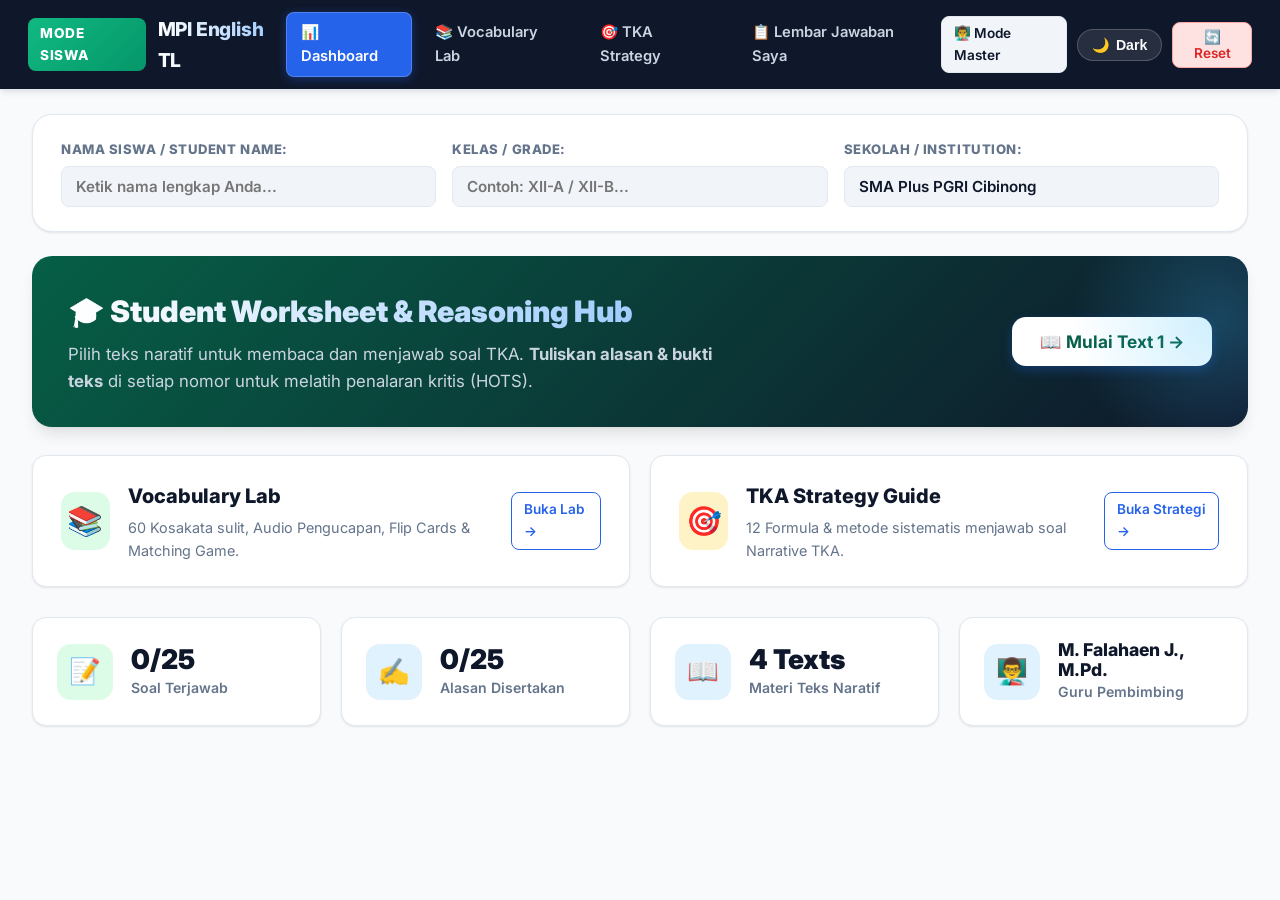
==== student.html @ 9b17f7eb "Initial commit: MPI TKA English TL 2026" ====
<!DOCTYPE html>
<html lang="en" data-theme="light">
<head>
  <meta charset="UTF-8">
  <meta name="viewport" content="width=device-width, initial-scale=1.0, maximum-scale=1.0, user-scalable=no">
  <title>MPI TKA ENGLISH TL — Student Worksheet & Reasoning Mode</title>
  <meta name="description" content="Lembar Kerja Siswa Interaktif (Student Worksheet & Reasoning) TKA Bahasa Inggris Tingkat Lanjut (TL) SMA.">
  
  <!-- Google Fonts: Inter & Merriweather -->
  <link rel="preconnect" href="https://fonts.googleapis.com">
  <link rel="preconnect" href="https://fonts.gstatic.com" crossorigin>
  <link href="https://fonts.googleapis.com/css2?family=Inter:wght@400;500;600;700;800;900&family=Merriweather:ital,wght@0,300;0,400;0,700;1,300;1,400&display=swap" rel="stylesheet">
  
  <!-- Stylesheet -->
  <link rel="stylesheet" href="style.css">
  <style>
    /* Student Specific Styles & Mobile Optimizations */
    .student-badge {
      background: linear-gradient(135deg, #10b981, #059669);
      color: white;
      font-weight: 800;
      font-size: 0.85rem;
      padding: 5px 12px;
      border-radius: var(--radius-sm);
      letter-spacing: 0.05em;
    }

    .reasoning-box-wrapper {
      background: var(--bg-card-alt);
      border: 1.5px solid var(--border-color);
      border-left: 4px solid var(--academic-blue);
      border-radius: var(--radius-md);
      padding: 16px 20px;
      margin-top: 18px;
      margin-bottom: 22px;
    }

    .reasoning-header {
      display: flex;
      align-items: center;
      gap: 8px;
      font-size: 0.95rem;
      font-weight: 800;
      color: var(--text-main);
      margin-bottom: 6px;
    }

    .reasoning-subtext {
      font-size: 0.84rem;
      color: var(--text-muted);
      margin-bottom: 10px;
      line-height: 1.4;
    }

    .student-reason-textarea {
      width: 100%;
      min-height: 95px;
      padding: 12px 14px;
      border-radius: var(--radius-sm);
      border: 1.5px solid var(--border-color);
      background: var(--bg-card);
      color: var(--text-main);
      font-family: var(--font-sans);
      font-size: 0.95rem;
      line-height: 1.5;
      resize: vertical;
      transition: border-color 0.2s ease, box-shadow 0.2s ease;
    }

    .student-reason-textarea:focus {
      outline: none;
      border-color: var(--academic-blue);
      box-shadow: 0 0 0 3px rgba(37, 99, 235, 0.15);
    }

    /* Student Identity Card */
    .student-id-card {
      background: var(--bg-card);
      border: 1px solid var(--border-color);
      border-radius: var(--radius-lg);
      padding: 24px 28px;
      margin-bottom: 24px;
      box-shadow: var(--shadow-sm);
      display: grid;
      grid-template-columns: repeat(auto-fit, minmax(220px, 1fr));
      gap: 16px;
      align-items: center;
    }

    .student-input-group {
      display: flex;
      flex-direction: column;
      gap: 6px;
    }

    .student-input-label {
      font-size: 0.82rem;
      font-weight: 800;
      color: var(--text-muted);
      text-transform: uppercase;
      letter-spacing: 0.04em;
    }

    .student-input-field {
      padding: 10px 14px;
      border-radius: var(--radius-sm);
      border: 1.5px solid var(--border-color);
      background: var(--bg-card-alt);
      color: var(--text-main);
      font-family: inherit;
      font-size: 0.95rem;
      font-weight: 600;
    }

    .student-input-field:focus {
      outline: none;
      border-color: var(--academic-blue);
      background: var(--bg-card);
    }

    /* Mobile Quick Switch Bar */
    .mobile-tab-switch {
      display: none;
      width: 100%;
      background: var(--bg-card);
      border: 1px solid var(--border-color);
      border-radius: var(--radius-md);
      padding: 6px;
      margin-bottom: 16px;
      gap: 6px;
    }

    .mobile-switch-btn {
      flex: 1;
      padding: 10px;
      border-radius: var(--radius-sm);
      border: none;
      font-size: 0.9rem;
      font-weight: 700;
      cursor: pointer;
      background: transparent;
      color: var(--text-muted);
      text-align: center;
    }

    .mobile-switch-btn.active {
      background: var(--academic-blue);
      color: white;
    }

    /* Printable Submission Sheet */
    @media print {
      .navbar, .btn, .workspace-top-bar, .practice-q-nav, .mobile-tab-switch, .nav-actions {
        display: none !important;
      }
      body, .main-view, .app-container {
        background: white !important;
        color: black !important;
        padding: 0 !important;
      }
      .print-sheet {
        display: block !important;
      }
      .workspace-split-container {
        display: block !important;
      }
    }

    @media (max-width: 900px) {
      .mobile-tab-switch {
        display: flex;
      }
      .workspace-split-container {
        display: block;
      }
      .workspace-left-panel.mobile-hidden {
        display: none;
      }
      .workspace-right-panel.mobile-hidden {
        display: none;
      }
      .workspace-left-panel, .workspace-right-panel {
        max-height: none;
        padding: 20px 18px;
      }
      .navbar {
        padding: 12px 16px;
      }
      .main-view {
        padding: 12px 14px;
      }
    }
  </style>
</head>
<body>
  <div class="app-container">
    
    <!-- ==========================================
         TOP NAVIGATION BAR (STUDENT MODE)
    ========================================== -->
    <header class="navbar">
      <div class="nav-brand" onclick="setStudentView('dashboard')">
        <span class="student-badge">MODE SISWA</span>
        <span class="brand-title">MPI English TL</span>
      </div>

      <nav>
        <ul class="nav-links">
          <li class="nav-item active" data-view="dashboard" onclick="setStudentView('dashboard')">📊 Dashboard</li>
          <li class="nav-item" data-view="vocab_lab" onclick="setStudentView('vocab_lab')">📚 Vocabulary Lab</li>
          <li class="nav-item" data-view="tka_strategy" onclick="setStudentView('tka_strategy')">🎯 TKA Strategy</li>
          <li class="nav-item" data-view="worksheet_summary" onclick="setStudentView('worksheet_summary')">📋 Lembar Jawaban Saya</li>
        </ul>
      </nav>

      <div class="nav-actions">
        <!-- Switch to Master/Teacher Mode -->
        <a href="index.html" class="btn btn-secondary btn-sm" title="Beralih ke Mode Guru / Pembahasan Lengkap">👨‍🏫 Mode Master</a>
        <!-- Theme Toggle -->
        <button class="btn-theme-toggle" id="btn-theme-toggle" onclick="toggleStudentTheme()">
          <span id="theme-icon">🌙</span> <span id="theme-label">Dark</span>
        </button>
        <button class="btn btn-danger btn-sm" onclick="openStudentResetModal()">🔄 Reset</button>
      </div>
    </header>

    <!-- ==========================================
         MAIN VIEWS
    ========================================== -->
    <main class="main-view">

      <!-- 1. STUDENT DASHBOARD VIEW -->
      <section id="view-dashboard" class="view-section active">
        
        <!-- Student Identity Form -->
        <div class="student-id-card">
          <div class="student-input-group">
            <label class="student-input-label">Nama Siswa / Student Name:</label>
            <input type="text" id="input-student-name" class="student-input-field" placeholder="Ketik nama lengkap Anda..." onchange="saveStudentProfile()">
          </div>
          <div class="student-input-group">
            <label class="student-input-label">Kelas / Grade:</label>
            <input type="text" id="input-student-class" class="student-input-field" placeholder="Contoh: XII-A / XII-B..." onchange="saveStudentProfile()">
          </div>
          <div class="student-input-group">
            <label class="student-input-label">Sekolah / Institution:</label>
            <input type="text" id="input-student-school" class="student-input-field" value="SMA Plus PGRI Cibinong" readonly>
          </div>
        </div>

        <!-- Student Hero Banner -->
        <div class="dashboard-hero-banner" style="background: linear-gradient(135deg, #065f46, #0f172a);">
          <div>
            <div class="dash-banner-title">🎓 Student Worksheet & Reasoning Hub</div>
            <p class="dash-banner-subtitle">
              Pilih teks naratif untuk membaca dan menjawab soal TKA. <strong>Tuliskan alasan & bukti teks</strong> di setiap nomor untuk melatih penalaran kritis (HOTS).
            </p>
          </div>
          <div>
            <button class="btn btn-primary btn-lg" style="background: white; color: #065f46;" onclick="openStudentWorkspace(1)">
              📖 Mulai Text 1 →
            </button>
          </div>
        </div>

        <!-- Quick Hub Cards: Vocab Lab & TKA Strategy -->
        <div class="dash-hub-grid">
          <div class="dash-hub-card" onclick="setStudentView('vocab_lab')">
            <div class="hub-card-left">
              <div class="hub-icon-box" style="background: #dcfce7; color: #059669;">📚</div>
              <div>
                <h3 style="font-size: 1.25rem; font-weight: 800; color: var(--text-main); margin-bottom: 4px;">Vocabulary Lab</h3>
                <p style="font-size: 0.9rem; color: var(--text-muted);">60 Kosakata sulit, Audio Pengucapan, Flip Cards & Matching Game.</p>
              </div>
            </div>
            <span class="btn btn-outline btn-sm">Buka Lab →</span>
          </div>

          <div class="dash-hub-card" onclick="setStudentView('tka_strategy')">
            <div class="hub-card-left">
              <div class="hub-icon-box" style="background: var(--accent-amber-light); color: var(--accent-amber);">🎯</div>
              <div>
                <h3 style="font-size: 1.25rem; font-weight: 800; color: var(--text-main); margin-bottom: 4px;">TKA Strategy Guide</h3>
                <p style="font-size: 0.9rem; color: var(--text-muted);">12 Formula & metode sistematis menjawab soal Narrative TKA.</p>
              </div>
            </div>
            <span class="btn btn-outline btn-sm">Buka Strategi →</span>
          </div>
        </div>

        <!-- Stats Overview -->
        <div class="overview-stats-grid">
          <div class="stat-card">
            <div class="stat-icon" style="background: #dcfce7; color: #059669;">📝</div>
            <div>
              <div class="stat-val" id="student-stat-answered">0/25</div>
              <div class="stat-label">Soal Terjawab</div>
            </div>
          </div>
          <div class="stat-card">
            <div class="stat-icon" style="background: var(--accent-cyan-light); color: var(--academic-blue);">✍️</div>
            <div>
              <div class="stat-val" id="student-stat-reasoned">0/25</div>
              <div class="stat-label">Alasan Disertakan</div>
            </div>
          </div>
          <div class="stat-card">
            <div class="stat-icon">📖</div>
            <div>
              <div class="stat-val">4 Texts</div>
              <div class="stat-label">Materi Teks Naratif</div>
            </div>
          </div>
          <div class="stat-card">
            <div class="stat-icon">👨‍🏫</div>
            <div>
              <div class="stat-val" style="font-size: 1.1rem; font-weight: 800;">M. Falahaen J., M.Pd.</div>
              <div class="stat-label">Guru Pembimbing</div>
            </div>
          </div>
        </div>

        <!-- 4 Text Cards Grid -->
        <div class="text-cards-grid" id="student-dashboard-cards">
          <!-- Injected dynamically -->
        </div>
      </section>

      <!-- 2. STUDENT WORKSPACE (SIDE-BY-SIDE ON DESKTOP, RESPONSIVE ON MOBILE) -->
      <section id="view-student_workspace" class="view-section">
        
        <!-- Top Toolbar -->
        <div class="workspace-top-bar">
          <div style="display: flex; align-items: center; gap: 12px; flex-wrap: wrap;">
            <button class="btn btn-secondary btn-sm" onclick="setStudentView('dashboard')">← Dashboard</button>
            <div id="student-ws-title" style="font-size: 1.15rem; font-weight: 800; color: var(--text-main);"></div>
          </div>

          <div style="display: flex; align-items: center; gap: 10px;">
            <div class="font-size-control-group">
              <span style="font-size: 0.8rem; font-weight: 700; color: var(--text-muted); margin-right: 4px;">Ukuran Teks:</span>
              <button class="btn-font-ctrl" onclick="changeStudentFontSize(-1)">A-</button>
              <button class="btn-font-ctrl" onclick="changeStudentFontSize(0)">Default</button>
              <button class="btn-font-ctrl" onclick="changeStudentFontSize(1)">A+</button>
              <button class="btn-font-ctrl" onclick="toggleStudentFontFamily()" style="margin-left: 6px;">Font: <span id="student-font-label">Serif</span></button>
            </div>
          </div>
        </div>

        <!-- Mobile View Toggle (HP / Tablet) -->
        <div class="mobile-tab-switch">
          <button class="mobile-switch-btn active" id="btn-mobile-read" onclick="setMobileViewTab('read')">📖 1. Baca Teks</button>
          <button class="mobile-switch-btn" id="btn-mobile-quiz" onclick="setMobileViewTab('quiz')">✏️ 2. Soal & Alasan</button>
        </div>

        <!-- Split Grid Workspace -->
        <div class="workspace-split-container">
          
          <!-- LEFT PANEL: READING TEXT -->
          <div class="workspace-left-panel" id="student-reading-panel">
            <h2 class="reading-article-title" id="student-reading-title"></h2>
            <div class="reading-citation" id="student-reading-citation"></div>
            <div id="student-reading-content">
              <!-- Paragraphs -->
            </div>
          </div>

          <!-- RIGHT PANEL: QUESTIONS & REASONING (NO KEYS / NO EXPLANATIONS EXPOSED) -->
          <div class="workspace-right-panel" id="student-practice-panel">
            
            <div class="practice-header-bar">
              <span style="font-weight: 800; color: var(--text-main); font-size: 1.05rem;">Butir Soal:</span>
              <div class="practice-q-nav" id="student-practice-q-nav">
                <!-- Pills -->
              </div>
            </div>

            <!-- Question Canvas -->
            <div id="student-practice-canvas">
              <!-- Injected dynamically -->
            </div>

          </div>

        </div>
      </section>

      <!-- 3. VOCABULARY LAB (STUDENT VIEW) -->
      <section id="view-vocab_lab" class="view-section">
        <div class="global-vocab-container">
          <div style="background: var(--bg-card); padding: 24px 30px; border-radius: 14px; border: 1px solid var(--border-color); display: flex; justify-content: space-between; align-items: center; flex-wrap: wrap; gap: 16px;">
            <div>
              <h2 style="font-size: 1.6rem; font-weight: 900; color: var(--text-main); margin-bottom: 4px;">📚 Vocabulary Lab</h2>
              <p style="font-size: 0.95rem; color: var(--text-muted);">Pelajari kosakata sulit dengan audio pengucapan, kartu flip, dan kuis konteks.</p>
            </div>
            <button class="btn btn-secondary btn-sm" onclick="setStudentView('dashboard')">← Kembali ke Dashboard</button>
          </div>

          <!-- Text Filter -->
          <div class="vocab-filter-pills">
            <button class="vocab-filter-pill active" data-textfilter="all" onclick="filterStudentVocab('all')">Semua Teks (60 Kata)</button>
            <button class="vocab-filter-pill" data-textfilter="1" onclick="filterStudentVocab(1)">Text 1: Naka Cave (15)</button>
            <button class="vocab-filter-pill" data-textfilter="2" onclick="filterStudentVocab(2)">Text 2: Miller's Daughter (15)</button>
            <button class="vocab-filter-pill" data-textfilter="3" onclick="filterStudentVocab(3)">Text 3: Nightingale & Owl (15)</button>
            <button class="vocab-filter-pill" data-textfilter="4" onclick="filterStudentVocab(4)">Text 4: Descent of Inanna (15)</button>
          </div>

          <!-- Activity Nav -->
          <div class="vocab-activity-nav">
            <button class="vocab-mode-btn active" data-mode="flipcard" onclick="setStudentVocabActivity('flipcard')">🎴 Activity 1: Flip Cards</button>
            <button class="vocab-mode-btn" data-mode="matching" onclick="setStudentVocabActivity('matching')">🧩 Activity 2: Match the Word</button>
            <button class="vocab-mode-btn" data-mode="context" onclick="setStudentVocabActivity('context')">💡 Activity 3: Context Challenge</button>
            <button class="vocab-mode-btn" data-mode="list" onclick="setStudentVocabActivity('list')">📋 Word Master Table</button>
          </div>

          <div id="student-vocab-content-area"></div>
        </div>
      </section>

      <!-- 4. TKA STRATEGY (STUDENT VIEW) -->
      <section id="view-tka_strategy" class="view-section">
        <div class="strategy-container">
          <div style="background: var(--bg-card); padding: 24px 30px; border-radius: 14px; border: 1px solid var(--border-color); display: flex; justify-content: space-between; align-items: center; flex-wrap: wrap; gap: 16px;">
            <div>
              <h2 style="font-size: 1.6rem; font-weight: 900; color: var(--text-main); margin-bottom: 4px;">🎯 TKA Strategy Guide</h2>
              <p style="font-size: 0.95rem; color: var(--text-muted);">12 Formula dan langkah sistematis dalam menjawab soal Narrative Text.</p>
            </div>
            <button class="btn btn-secondary btn-sm" onclick="setStudentView('dashboard')">← Kembali ke Dashboard</button>
          </div>

          <div class="strategy-grid" id="student-strategy-cards-container"></div>
        </div>
      </section>

      <!-- 5. WORKSHEET SUMMARY & SUBMISSION (STUDENT VIEW) -->
      <section id="view-worksheet_summary" class="view-section">
        <div id="student-summary-container">
          <!-- Summary Sheet & Printable View -->
        </div>
      </section>

    </main>

    <!-- Modals -->
    <div class="modal-overlay" id="student-reset-modal">
      <div class="modal-content">
        <h3 style="font-size: 1.35rem; font-weight: 800; color: var(--accent-red); margin-bottom: 12px;">⚠️ Reset Lembar Kerja Siswa?</h3>
        <p style="font-size: 0.95rem; color: var(--text-secondary); margin-bottom: 24px; line-height: 1.6;">
          Apakah Anda yakin ingin mengulang dan menghapus semua jawaban serta alasan yang telah Anda tulis?
        </p>
        <div style="display: flex; justify-content: flex-end; gap: 12px;">
          <button class="btn btn-secondary" onclick="closeStudentModal('student-reset-modal')">Batal</button>
          <button class="btn btn-danger" onclick="confirmStudentReset()">Ya, Reset Lembar Kerja</button>
        </div>
      </div>
    </div>

    <!-- Toast Notification -->
    <div class="toast-container" id="toast-container"></div>

  </div>

  <!-- Scripts -->
  <script src="data.js"></script>
  <script src="student.js"></script>
</body>
</html>
---- style.css ----
/* ==========================================
   MPI TKA BAHASA INGGRIS - NARRATIVE TEXT
   STYLESHEET (style.css)
   Clean, Academic, Modern, Responsive 16:9 UI
   Split Workspace: Text on Left, Questions on Right
========================================== */

:root {
  /* Common Accents */
  --academic-blue: #2563eb;
  --academic-blue-light: #3b82f6;
  --academic-blue-dark: #1d4ed8;
  --accent-cyan: #0ea5e9;
  --accent-cyan-light: #e0f2fe;
  --accent-teal: #0d9488;
  --accent-amber: #d97706;
  --accent-amber-light: #fef3c7;
  --accent-red: #dc2626;
  --accent-red-light: #fee2e2;
  --accent-green: #16a34a;
  --accent-green-light: #dcfce7;
  --accent-purple: #9333ea;
  --accent-purple-light: #f3e8ff;

  /* LIGHT THEME VARIABLES */
  --bg-main: #f8fafc;
  --bg-card: #ffffff;
  --bg-card-alt: #f1f5f9;
  --bg-card-hover: #f8fafc;
  --bg-nav: #0f172a;
  --border-color: #e2e8f0;
  --border-focus: #3b82f6;

  --text-main: #0f172a;
  --text-secondary: #334155;
  --text-muted: #64748b;
  --text-light: #f8fafc;

  --reading-bg: #ffffff;
  --reading-text: #1e293b;
  --reading-border: #e2e8f0;
  --reading-p-num-bg: #e0f2fe;
  --reading-p-num-text: #0369a1;

  --shadow-sm: 0 1px 3px rgba(0,0,0,0.06), 0 1px 2px rgba(0,0,0,0.04);
  --shadow-md: 0 4px 6px -1px rgba(0,0,0,0.08), 0 2px 4px -2px rgba(0,0,0,0.05);
  --shadow-lg: 0 10px 15px -3px rgba(0,0,0,0.1), 0 4px 6px -4px rgba(0,0,0,0.05);
  --shadow-xl: 0 20px 25px -5px rgba(0,0,0,0.12), 0 8px 10px -6px rgba(0,0,0,0.06);

  --radius-sm: 8px;
  --radius-md: 14px;
  --radius-lg: 20px;
  --radius-full: 9999px;

  --font-sans: 'Inter', -apple-system, BlinkMacSystemFont, 'Segoe UI', Roboto, Helvetica, Arial, sans-serif;
  --font-serif: 'Merriweather', Georgia, serif;
}

/* ==========================================
   DARK THEME VARIABLES
========================================== */
[data-theme="dark"] {
  --bg-main: #0b0f19;
  --bg-card: #131b2e;
  --bg-card-alt: #1e293b;
  --bg-card-hover: #1c263c;
  --bg-nav: #070a12;
  --border-color: #27354f;
  --border-focus: #60a5fa;

  --text-main: #f1f5f9;
  --text-secondary: #cbd5e1;
  --text-muted: #94a3b8;
  --text-light: #ffffff;

  --reading-bg: #111827;
  --reading-text: #f3f4f6;
  --reading-border: #1f2937;
  --reading-p-num-bg: #1e3a8a;
  --reading-p-num-text: #93c5fd;

  --accent-cyan-light: #082f49;
  --accent-amber-light: #451a03;
  --accent-red-light: #450a0a;
  --accent-green-light: #052e16;
  --accent-purple-light: #3b0764;

  --shadow-sm: 0 1px 3px rgba(0,0,0,0.4);
  --shadow-md: 0 4px 8px rgba(0,0,0,0.5);
  --shadow-lg: 0 10px 20px rgba(0,0,0,0.6);
  --shadow-xl: 0 20px 30px rgba(0,0,0,0.7);
}

* {
  margin: 0;
  padding: 0;
  box-sizing: border-box;
  transition: background-color 0.2s ease, border-color 0.2s ease, color 0.2s ease;
}

body {
  font-family: var(--font-sans);
  background-color: var(--bg-main);
  color: var(--text-main);
  line-height: 1.6;
  font-size: 16px;
  overflow-x: hidden;
  -webkit-font-smoothing: antialiased;
}

.app-container {
  min-height: 100vh;
  display: flex;
  flex-direction: column;
}

/* ==========================================
   NAVBAR
========================================== */
.navbar {
  background-color: var(--bg-nav);
  color: var(--text-light);
  padding: 12px 28px;
  display: flex;
  align-items: center;
  justify-content: space-between;
  box-shadow: var(--shadow-md);
  position: sticky;
  top: 0;
  z-index: 100;
  border-bottom: 1px solid var(--border-color);
}

.nav-brand {
  display: flex;
  align-items: center;
  gap: 12px;
  cursor: pointer;
}

.brand-badge {
  background: linear-gradient(135deg, #2563eb, #06b6d4);
  color: white;
  font-weight: 800;
  font-size: 0.85rem;
  padding: 5px 12px;
  border-radius: var(--radius-sm);
  letter-spacing: 0.05em;
  box-shadow: 0 2px 8px rgba(37, 99, 235, 0.4);
}

.brand-title {
  font-size: 1.2rem;
  font-weight: 800;
  letter-spacing: -0.01em;
  background: linear-gradient(90deg, #ffffff, #93c5fd);
  -webkit-background-clip: text;
  -webkit-text-fill-color: transparent;
}

.nav-links {
  display: flex;
  align-items: center;
  gap: 8px;
  list-style: none;
}

.nav-item {
  display: inline-flex;
  align-items: center;
  gap: 6px;
  padding: 8px 14px;
  border-radius: var(--radius-sm);
  color: #cbd5e1;
  font-weight: 600;
  font-size: 0.92rem;
  cursor: pointer;
  border: 1px solid transparent;
  user-select: none;
}

.nav-item:hover {
  color: white;
  background-color: rgba(255, 255, 255, 0.08);
}

.nav-item.active {
  color: white;
  background-color: var(--academic-blue);
  border-color: rgba(255, 255, 255, 0.2);
  box-shadow: 0 2px 10px rgba(37, 99, 235, 0.4);
}

.nav-actions {
  display: flex;
  align-items: center;
  gap: 10px;
}

.btn-theme-toggle {
  background: rgba(255, 255, 255, 0.1);
  color: var(--text-light);
  border: 1px solid rgba(255, 255, 255, 0.2);
  padding: 7px 14px;
  border-radius: var(--radius-full);
  font-size: 0.88rem;
  font-weight: 600;
  cursor: pointer;
  display: inline-flex;
  align-items: center;
  gap: 6px;
}

.btn-theme-toggle:hover {
  background: rgba(255, 255, 255, 0.2);
  transform: translateY(-1px);
}

/* ==========================================
   BUTTONS & BADGES
========================================== */
.btn {
  display: inline-flex;
  align-items: center;
  justify-content: center;
  gap: 8px;
  padding: 10px 18px;
  font-size: 0.95rem;
  font-weight: 600;
  border-radius: var(--radius-md);
  border: none;
  cursor: pointer;
  font-family: inherit;
  user-select: none;
  text-decoration: none;
  transition: all 0.2s cubic-bezier(0.4, 0, 0.2, 1);
}

.btn-primary {
  background: linear-gradient(135deg, #2563eb, #1d4ed8);
  color: white;
  box-shadow: 0 4px 12px rgba(37, 99, 235, 0.3);
}

.btn-primary:hover {
  background: linear-gradient(135deg, #3b82f6, #2563eb);
  transform: translateY(-2px);
  box-shadow: 0 6px 16px rgba(37, 99, 235, 0.45);
}

.btn-secondary {
  background-color: var(--bg-card-alt);
  color: var(--text-main);
  border: 1px solid var(--border-color);
}

.btn-secondary:hover {
  background-color: var(--border-color);
  transform: translateY(-1px);
}

.btn-outline {
  background-color: transparent;
  border: 1.5px solid var(--academic-blue);
  color: var(--academic-blue);
}

.btn-outline:hover {
  background-color: var(--accent-cyan-light);
  transform: translateY(-1px);
}

.btn-danger {
  background-color: var(--accent-red-light);
  color: var(--accent-red);
  border: 1px solid #fca5a5;
}

.btn-danger:hover {
  background-color: #fee2e2;
  transform: translateY(-1px);
}

.btn-success {
  background-color: var(--accent-green-light);
  color: var(--accent-green);
  border: 1px solid #86efac;
}

.btn-success:hover {
  background-color: #bbf7d0;
  transform: translateY(-1px);
}

.btn-sm {
  padding: 6px 12px;
  font-size: 0.85rem;
  border-radius: var(--radius-sm);
}

.btn-lg {
  padding: 14px 28px;
  font-size: 1.08rem;
  border-radius: var(--radius-md);
  font-weight: 700;
}

.badge {
  display: inline-flex;
  align-items: center;
  gap: 5px;
  padding: 4px 10px;
  border-radius: var(--radius-full);
  font-size: 0.78rem;
  font-weight: 700;
  letter-spacing: 0.04em;
  text-transform: uppercase;
}

.badge-blue { background: var(--accent-cyan-light); color: var(--academic-blue); }
.badge-green { background: var(--accent-green-light); color: var(--accent-green); }
.badge-amber { background: var(--accent-amber-light); color: var(--accent-amber); }
.badge-purple { background: var(--accent-purple-light); color: var(--accent-purple); }
.badge-cyan { background: var(--accent-cyan-light); color: #0284c7; }
.badge-gray { background: var(--bg-card-alt); color: var(--text-muted); }

/* ==========================================
   MAIN VIEWS CONTAINER
========================================== */
.main-view {
  flex: 1;
  padding: 24px 32px;
  max-width: 1480px;
  margin: 0 auto;
  width: 100%;
}

.view-section {
  display: none;
  animation: fadeIn 0.25s ease forwards;
}

.view-section.active {
  display: block;
}

@keyframes fadeIn {
  from { opacity: 0; transform: translateY(8px); }
  to { opacity: 1; transform: translateY(0); }
}

/* ==========================================
   LANDING HERO VIEW
========================================== */
.hero-container {
  display: flex;
  flex-direction: column;
  align-items: center;
  justify-content: center;
  text-align: center;
  min-height: calc(100vh - 120px);
  padding: 30px 20px;
}

.hero-card {
  background: var(--bg-card);
  border-radius: var(--radius-lg);
  padding: 56px 48px;
  max-width: 900px;
  box-shadow: var(--shadow-xl);
  border: 1px solid var(--border-color);
  position: relative;
  overflow: hidden;
}

.hero-card::before {
  content: '';
  position: absolute;
  top: 0;
  left: 0;
  right: 0;
  height: 8px;
  background: linear-gradient(90deg, #2563eb, #06b6d4, #10b981);
}

.hero-subtitle-tag {
  display: inline-block;
  background: var(--accent-cyan-light);
  color: var(--academic-blue);
  font-weight: 800;
  font-size: 0.88rem;
  padding: 6px 18px;
  border-radius: var(--radius-full);
  margin-bottom: 22px;
  letter-spacing: 0.06em;
}

.hero-title {
  font-size: 3rem;
  font-weight: 900;
  color: var(--text-main);
  line-height: 1.15;
  margin-bottom: 12px;
}

.hero-subtitle {
  font-size: 1.55rem;
  font-weight: 700;
  color: var(--academic-blue);
  margin-bottom: 8px;
}

.hero-scope {
  font-size: 1.15rem;
  color: var(--text-muted);
  font-weight: 500;
  margin-bottom: 34px;
}

.hero-features-grid {
  display: grid;
  grid-template-columns: repeat(auto-fit, minmax(220px, 1fr));
  gap: 16px;
  margin-bottom: 40px;
  text-align: left;
}

.hero-feature-item {
  background: var(--bg-card-alt);
  padding: 18px;
  border-radius: var(--radius-md);
  border: 1px solid var(--border-color);
  border-left: 4px solid var(--academic-blue);
}

.hero-feature-item h4 {
  font-size: 1.05rem;
  color: var(--text-main);
  margin-bottom: 6px;
}

.hero-feature-item p {
  font-size: 0.88rem;
  color: var(--text-muted);
  line-height: 1.5;
}

/* ==========================================
   DASHBOARD VIEW
========================================== */
.dashboard-hero-banner {
  background: linear-gradient(135deg, #1e3a8a, #0f172a);
  color: white;
  border-radius: var(--radius-lg);
  padding: 32px 36px;
  margin-bottom: 28px;
  box-shadow: var(--shadow-lg);
  display: flex;
  align-items: center;
  justify-content: space-between;
  flex-wrap: wrap;
  gap: 20px;
  position: relative;
  overflow: hidden;
}

.dashboard-hero-banner::after {
  content: '';
  position: absolute;
  top: -50%;
  right: -10%;
  width: 300px;
  height: 300px;
  background: radial-gradient(circle, rgba(56, 189, 248, 0.25) 0%, rgba(56, 189, 248, 0) 70%);
  border-radius: 50%;
}

.dash-banner-title {
  font-size: 1.85rem;
  font-weight: 900;
  margin-bottom: 6px;
  background: linear-gradient(90deg, #ffffff, #93c5fd);
  -webkit-background-clip: text;
  -webkit-text-fill-color: transparent;
}

.dash-banner-subtitle {
  font-size: 1.05rem;
  color: #cbd5e1;
  max-width: 650px;
}

/* Dashboard Quick Hub Cards (Vocab & Strategy Direct Links) */
.dash-hub-grid {
  display: grid;
  grid-template-columns: 1fr 1fr;
  gap: 20px;
  margin-bottom: 30px;
}

.dash-hub-card {
  background: var(--bg-card);
  border-radius: var(--radius-md);
  border: 1px solid var(--border-color);
  padding: 24px 28px;
  display: flex;
  align-items: center;
  justify-content: space-between;
  box-shadow: var(--shadow-sm);
  cursor: pointer;
  transition: transform 0.2s ease, box-shadow 0.2s ease, border-color 0.2s ease;
}

.dash-hub-card:hover {
  transform: translateY(-3px);
  box-shadow: var(--shadow-md);
  border-color: var(--academic-blue);
}

.hub-card-left {
  display: flex;
  align-items: center;
  gap: 18px;
}

.hub-icon-box {
  width: 58px;
  height: 58px;
  border-radius: var(--radius-md);
  display: flex;
  align-items: center;
  justify-content: center;
  font-size: 1.8rem;
  background: var(--accent-cyan-light);
  color: var(--academic-blue);
}

/* Stats Cards */
.overview-stats-grid {
  display: grid;
  grid-template-columns: repeat(auto-fit, minmax(220px, 1fr));
  gap: 20px;
  margin-bottom: 32px;
}

.stat-card {
  background: var(--bg-card);
  padding: 22px 24px;
  border-radius: var(--radius-md);
  border: 1px solid var(--border-color);
  box-shadow: var(--shadow-sm);
  display: flex;
  align-items: center;
  gap: 18px;
  transition: transform 0.2s ease, box-shadow 0.2s ease;
}

.stat-card:hover {
  transform: translateY(-2px);
  box-shadow: var(--shadow-md);
  border-color: var(--academic-blue);
}

.stat-icon {
  width: 56px;
  height: 56px;
  border-radius: var(--radius-md);
  display: flex;
  align-items: center;
  justify-content: center;
  font-size: 1.6rem;
  background: var(--accent-cyan-light);
  color: var(--academic-blue);
  flex-shrink: 0;
}

.stat-val {
  font-size: 1.7rem;
  font-weight: 900;
  color: var(--text-main);
  line-height: 1.1;
}

.stat-label {
  font-size: 0.88rem;
  color: var(--text-muted);
  font-weight: 600;
  margin-top: 2px;
}

/* 4 Text Cards */
.text-cards-grid {
  display: grid;
  grid-template-columns: repeat(auto-fit, minmax(310px, 1fr));
  gap: 24px;
  margin-bottom: 36px;
}

.text-module-card {
  background: var(--bg-card);
  border-radius: var(--radius-md);
  border: 1px solid var(--border-color);
  box-shadow: var(--shadow-md);
  padding: 24px;
  display: flex;
  flex-direction: column;
  justify-content: space-between;
  transition: transform 0.2s ease, box-shadow 0.2s ease, border-color 0.2s ease;
  position: relative;
  overflow: hidden;
}

.text-module-card:hover {
  transform: translateY(-4px);
  box-shadow: var(--shadow-lg);
  border-color: var(--academic-blue);
}

.card-theme-bar {
  position: absolute;
  top: 0;
  left: 0;
  right: 0;
  height: 4px;
}

.theme-bar-1 { background: linear-gradient(90deg, #f59e0b, #ef4444); }
.theme-bar-2 { background: linear-gradient(90deg, #3b82f6, #8b5cf6); }
.theme-bar-3 { background: linear-gradient(90deg, #10b981, #06b6d4); }
.theme-bar-4 { background: linear-gradient(90deg, #ec4899, #6366f1); }

.card-top {
  display: flex;
  justify-content: space-between;
  align-items: center;
  margin-bottom: 12px;
  margin-top: 4px;
}

.text-module-title {
  font-size: 1.25rem;
  font-weight: 800;
  color: var(--text-main);
  margin-bottom: 6px;
  line-height: 1.35;
}

.text-module-genre {
  font-size: 0.82rem;
  color: var(--academic-blue);
  font-weight: 700;
  margin-bottom: 10px;
  text-transform: uppercase;
  letter-spacing: 0.03em;
}

.text-module-excerpt {
  font-size: 0.9rem;
  color: var(--text-secondary);
  line-height: 1.5;
  margin-bottom: 18px;
  font-family: var(--font-serif);
  font-style: italic;
  display: -webkit-box;
  -webkit-line-clamp: 2;
  -webkit-box-orient: vertical;
  overflow: hidden;
}

.card-meta-chips {
  display: flex;
  gap: 8px;
  flex-wrap: wrap;
  margin-bottom: 16px;
}

.meta-chip {
  background: var(--bg-card-alt);
  padding: 4px 10px;
  border-radius: var(--radius-sm);
  font-size: 0.8rem;
  color: var(--text-muted);
  font-weight: 600;
}

.card-progress-bar {
  height: 8px;
  background: var(--bg-card-alt);
  border-radius: var(--radius-full);
  overflow: hidden;
  margin-bottom: 18px;
}

.card-progress-fill {
  height: 100%;
  background: linear-gradient(90deg, #3b82f6, #10b981);
  width: 0%;
  transition: width 0.4s ease;
}

.card-footer {
  display: flex;
  justify-content: space-between;
  align-items: center;
  padding-top: 16px;
  border-top: 1px solid var(--border-color);
  gap: 8px;
}

.mode-triggers-grid {
  background: var(--bg-card);
  border-radius: var(--radius-md);
  padding: 26px 30px;
  border: 1px solid var(--border-color);
  box-shadow: var(--shadow-sm);
  display: flex;
  align-items: center;
  justify-content: space-between;
  flex-wrap: wrap;
  gap: 20px;
}

/* ==========================================
   DEVELOPER & CURRICULUM PROFILE CARD
========================================== */
.developer-profile-card {
  background: var(--bg-card);
  border-radius: var(--radius-lg);
  border: 1px solid var(--border-color);
  box-shadow: var(--shadow-md);
  padding: 32px 36px;
  margin-top: 0;
  margin-bottom: 28px;
  position: relative;
  overflow: hidden;
}

.developer-profile-card::before {
  content: '';
  position: absolute;
  top: 0;
  left: 0;
  right: 0;
  height: 5px;
  background: linear-gradient(90deg, #1d4ed8, #0ea5e9, #10b981);
}

.dev-profile-header {
  display: flex;
  align-items: center;
  gap: 20px;
  flex-wrap: wrap;
  margin-bottom: 24px;
}

.dev-avatar-box {
  width: 70px;
  height: 70px;
  border-radius: var(--radius-md);
  background: linear-gradient(135deg, #1e40af, #0284c7);
  color: white;
  display: flex;
  align-items: center;
  justify-content: center;
  font-size: 2.2rem;
  box-shadow: 0 4px 14px rgba(30, 64, 175, 0.35);
  flex-shrink: 0;
}

.dev-badge-row {
  display: flex;
  gap: 8px;
  flex-wrap: wrap;
  margin-bottom: 6px;
}

.dev-name {
  font-size: 1.45rem;
  font-weight: 900;
  color: var(--text-main);
  margin: 4px 0 3px 0;
  letter-spacing: -0.01em;
}

.dev-role {
  font-size: 0.92rem;
  color: var(--academic-blue);
  font-weight: 700;
}

.dev-details-grid {
  display: grid;
  grid-template-columns: repeat(auto-fit, minmax(260px, 1fr));
  gap: 16px;
  margin-bottom: 22px;
}

.dev-detail-item {
  background: var(--bg-card-alt);
  padding: 16px 20px;
  border-radius: var(--radius-md);
  border: 1px solid var(--border-color);
  display: flex;
  align-items: flex-start;
  gap: 14px;
}

.dev-detail-icon {
  font-size: 1.4rem;
  line-height: 1;
  margin-top: 2px;
}

.dev-detail-label {
  font-size: 0.78rem;
  font-weight: 800;
  color: var(--text-muted);
  text-transform: uppercase;
  letter-spacing: 0.05em;
  margin-bottom: 3px;
}

.dev-detail-value {
  font-size: 0.95rem;
  font-weight: 700;
  color: var(--text-main);
  line-height: 1.45;
}

.dev-bio-quote {
  background: var(--accent-cyan-light);
  border-left: 4px solid var(--academic-blue);
  padding: 16px 20px;
  border-radius: var(--radius-sm);
  font-size: 0.92rem;
  color: var(--text-secondary);
  font-style: italic;
  line-height: 1.6;
}

/* ==========================================
   SIDE-BY-SIDE SPLIT WORKSPACE
   (Left: Read the Text | Right: Practice Questions)
========================================== */
.workspace-top-bar {
  background: var(--bg-card);
  border-radius: var(--radius-md);
  padding: 14px 24px;
  border: 1px solid var(--border-color);
  box-shadow: var(--shadow-sm);
  margin-bottom: 18px;
  display: flex;
  justify-content: space-between;
  align-items: center;
  flex-wrap: wrap;
  gap: 12px;
}

.workspace-split-container {
  display: grid;
  grid-template-columns: 1.15fr 1fr;
  gap: 24px;
  align-items: stretch;
  min-height: calc(100vh - 200px);
}

/* LEFT PANEL: READING TEXT */
.workspace-left-panel {
  background: var(--reading-bg);
  border-radius: var(--radius-md);
  border: 1px solid var(--reading-border);
  box-shadow: var(--shadow-md);
  padding: 32px 36px;
  overflow-y: auto;
  max-height: calc(100vh - 200px);
  position: relative;
}

.reading-top-toolbar {
  display: flex;
  justify-content: space-between;
  align-items: center;
  margin-bottom: 18px;
  padding-bottom: 12px;
  border-bottom: 1px solid var(--border-color);
  flex-wrap: wrap;
  gap: 10px;
}

.font-size-control-group {
  display: flex;
  align-items: center;
  gap: 6px;
  background: var(--bg-card-alt);
  padding: 4px 8px;
  border-radius: var(--radius-sm);
  border: 1px solid var(--border-color);
}

.btn-font-ctrl {
  background: var(--bg-card);
  border: 1px solid var(--border-color);
  color: var(--text-main);
  padding: 3px 10px;
  border-radius: 4px;
  font-weight: 700;
  font-size: 0.85rem;
  cursor: pointer;
}

.btn-font-ctrl:hover {
  background: var(--academic-blue);
  color: white;
  border-color: var(--academic-blue);
}

.reading-article-title {
  font-size: 1.55rem;
  font-weight: 900;
  color: var(--text-main);
  margin-bottom: 6px;
  line-height: 1.3;
}

.reading-citation {
  font-size: 0.85rem;
  color: var(--text-muted);
  font-style: italic;
  margin-bottom: 22px;
}

.reading-paragraph {
  font-family: var(--font-serif);
  font-size: 1.15rem;
  line-height: 1.95;
  color: var(--reading-text);
  margin-bottom: 24px;
  position: relative;
  padding-left: 36px;
}

.p-number {
  position: absolute;
  left: 0;
  top: 4px;
  font-family: var(--font-sans);
  font-size: 0.75rem;
  font-weight: 800;
  color: var(--reading-p-num-text);
  background: var(--reading-p-num-bg);
  padding: 2px 8px;
  border-radius: var(--radius-sm);
  user-select: none;
}

/* Textual Evidence Pulse Spotlight */
.evidence-highlight-target {
  background-color: #fef08a !important;
  color: #1e293b !important;
  box-shadow: 0 0 0 3px #f59e0b, 0 6px 18px rgba(245, 158, 11, 0.45);
  border-radius: 6px;
  padding: 4px 8px;
  animation: pulseTarget 1.5s infinite;
  display: inline;
}

@keyframes pulseTarget {
  0% { box-shadow: 0 0 0 2px #f59e0b; }
  50% { box-shadow: 0 0 0 8px rgba(245, 158, 11, 0.4); }
  100% { box-shadow: 0 0 0 2px #f59e0b; }
}

.evidence-badge-tag {
  display: inline-block;
  background: #f59e0b;
  color: white;
  font-size: 0.72rem;
  font-weight: 900;
  padding: 2px 8px;
  border-radius: 4px;
  margin-right: 6px;
  text-transform: uppercase;
  vertical-align: middle;
}

/* RIGHT PANEL: PRACTICE QUESTIONS & FEEDBACK */
.workspace-right-panel {
  background: var(--bg-card);
  border-radius: var(--radius-md);
  border: 1px solid var(--border-color);
  box-shadow: var(--shadow-md);
  padding: 28px 32px;
  overflow-y: auto;
  max-height: calc(100vh - 200px);
}

.practice-header-bar {
  display: flex;
  justify-content: space-between;
  align-items: center;
  margin-bottom: 20px;
  flex-wrap: wrap;
  gap: 10px;
}

.practice-q-nav {
  display: flex;
  gap: 8px;
  flex-wrap: wrap;
}

.q-nav-pill {
  width: 38px;
  height: 38px;
  border-radius: var(--radius-sm);
  border: 1px solid var(--border-color);
  background: var(--bg-card-alt);
  color: var(--text-main);
  font-weight: 800;
  font-size: 0.92rem;
  cursor: pointer;
  transition: all 0.15s ease;
}

.q-nav-pill:hover {
  border-color: var(--academic-blue);
}

.q-nav-pill.active {
  background: var(--academic-blue);
  color: white;
  border-color: var(--academic-blue);
  box-shadow: 0 2px 8px rgba(37, 99, 235, 0.4);
}

.q-nav-pill.answered-correct {
  background: var(--accent-green);
  color: white;
  border-color: var(--accent-green);
}

.q-nav-pill.answered-incorrect {
  background: var(--accent-red);
  color: white;
  border-color: var(--accent-red);
}

.q-badge-row {
  display: flex;
  justify-content: space-between;
  align-items: center;
  margin-bottom: 16px;
}

.q-title-text {
  font-size: 1.25rem;
  font-weight: 700;
  color: var(--text-main);
  line-height: 1.55;
  margin-bottom: 24px;
  white-space: pre-line;
}

/* Options List */
.options-list {
  display: flex;
  flex-direction: column;
  gap: 12px;
  margin-bottom: 26px;
}

.option-card {
  display: flex;
  align-items: flex-start;
  gap: 14px;
  padding: 14px 18px;
  border-radius: var(--radius-md);
  border: 2px solid var(--border-color);
  background: var(--bg-card);
  cursor: pointer;
  transition: all 0.15s ease;
  user-select: none;
}

.option-card:hover {
  border-color: var(--academic-blue-light);
  background: var(--bg-card-hover);
}

.option-card.selected {
  border-color: var(--academic-blue);
  background: var(--accent-cyan-light);
}

.opt-radio-circle {
  width: 22px;
  height: 22px;
  border-radius: 50%;
  border: 2px solid var(--text-muted);
  display: flex;
  align-items: center;
  justify-content: center;
  margin-top: 2px;
  flex-shrink: 0;
}

.option-card.selected .opt-radio-circle {
  border-color: var(--academic-blue);
}

.option-card.selected .opt-radio-circle::after {
  content: '';
  width: 10px;
  height: 10px;
  border-radius: 50%;
  background: var(--academic-blue);
}

.opt-text {
  font-size: 1rem;
  color: var(--text-main);
}

/* Interactive Table */
.interactive-table-wrapper {
  overflow-x: auto;
  margin-bottom: 26px;
}

.interactive-table {
  width: 100%;
  border-collapse: collapse;
  border-radius: var(--radius-md);
  overflow: hidden;
  border: 1px solid var(--border-color);
  background: var(--bg-card);
}

.interactive-table th, .interactive-table td {
  padding: 14px 16px;
  border-bottom: 1px solid var(--border-color);
  color: var(--text-main);
}

.interactive-table th {
  background: var(--bg-card-alt);
  font-weight: 800;
  text-align: left;
}

.interactive-table td.center-align {
  text-align: center;
}

.choice-radio-cell {
  cursor: pointer;
}

/* Checkbox Cards */
.checkbox-option-card {
  display: flex;
  align-items: flex-start;
  gap: 14px;
  padding: 14px 18px;
  border-radius: var(--radius-md);
  border: 2px solid var(--border-color);
  background: var(--bg-card);
  cursor: pointer;
  margin-bottom: 10px;
  transition: all 0.15s ease;
  user-select: none;
}

.checkbox-option-card:hover {
  border-color: var(--academic-blue-light);
  background: var(--bg-card-hover);
}

.checkbox-option-card.selected {
  border-color: var(--academic-blue);
  background: var(--accent-cyan-light);
}

.custom-checkbox-box {
  width: 22px;
  height: 22px;
  border-radius: 6px;
  border: 2px solid var(--text-muted);
  display: flex;
  align-items: center;
  justify-content: center;
  margin-top: 2px;
  flex-shrink: 0;
  font-size: 0.95rem;
  font-weight: 900;
}

.checkbox-option-card.selected .custom-checkbox-box {
  background: var(--academic-blue);
  border-color: var(--academic-blue);
  color: white;
}

.q-action-footer {
  display: flex;
  justify-content: space-between;
  align-items: center;
  padding-top: 20px;
  border-top: 1px solid var(--border-color);
  flex-wrap: wrap;
  gap: 10px;
}

/* Feedback Box */
.feedback-container {
  margin-top: 24px;
  border-radius: var(--radius-md);
  border: 1px solid var(--border-color);
  overflow: hidden;
  animation: slideDown 0.3s ease;
}

@keyframes slideDown {
  from { opacity: 0; transform: translateY(-10px); }
  to { opacity: 1; transform: translateY(0); }
}

.feedback-banner {
  padding: 16px 20px;
  display: flex;
  align-items: center;
  justify-content: space-between;
}

.banner-correct {
  background: var(--accent-green-light);
  color: var(--accent-green);
  border-bottom: 1px solid #86efac;
}

.banner-incorrect {
  background: var(--accent-red-light);
  color: var(--accent-red);
  border-bottom: 1px solid #fca5a5;
}

.feedback-banner-title {
  font-size: 1.15rem;
  font-weight: 800;
  display: flex;
  align-items: center;
  gap: 8px;
}

.discussion-details-box {
  background: var(--bg-card);
  padding: 24px;
  display: flex;
  flex-direction: column;
  gap: 18px;
}

.step-card {
  background: var(--bg-card-alt);
  border-radius: var(--radius-sm);
  border-left: 4px solid var(--academic-blue);
  padding: 16px 20px;
}

.step-header {
  font-size: 0.92rem;
  font-weight: 800;
  color: var(--academic-blue);
  margin-bottom: 8px;
  text-transform: uppercase;
  letter-spacing: 0.04em;
}

.step-content {
  font-size: 0.95rem;
  color: var(--text-main);
  line-height: 1.6;
  white-space: pre-line;
}

.evidence-box {
  background: var(--accent-amber-light);
  border: 1px dashed var(--accent-amber);
  color: var(--text-main);
  padding: 12px;
  border-radius: var(--radius-sm);
  margin-top: 8px;
  font-family: var(--font-serif);
  font-size: 0.95rem;
}

/* ==========================================
   GLOBAL VOCABULARY LAB VIEW
========================================== */
.global-vocab-container {
  display: flex;
  flex-direction: column;
  gap: 24px;
}

.vocab-filter-pills {
  display: flex;
  gap: 8px;
  flex-wrap: wrap;
  margin-bottom: 14px;
}

.vocab-filter-pill {
  padding: 8px 16px;
  border-radius: var(--radius-sm);
  font-size: 0.9rem;
  font-weight: 700;
  border: 1px solid var(--border-color);
  background: var(--bg-card);
  color: var(--text-muted);
  cursor: pointer;
  transition: all 0.15s ease;
}

.vocab-filter-pill:hover {
  color: var(--text-main);
  border-color: var(--academic-blue);
}

.vocab-filter-pill.active {
  background: var(--academic-blue);
  color: white;
  border-color: var(--academic-blue);
}

.vocab-activity-nav {
  display: flex;
  gap: 10px;
  border-bottom: 2px solid var(--border-color);
  padding-bottom: 12px;
  flex-wrap: wrap;
}

.vocab-mode-btn {
  padding: 10px 18px;
  font-weight: 700;
  font-size: 0.92rem;
  border-radius: var(--radius-sm);
  background: var(--bg-card);
  border: 1px solid var(--border-color);
  color: var(--text-muted);
  cursor: pointer;
  transition: all 0.2s ease;
}

.vocab-mode-btn.active {
  background: var(--academic-blue);
  color: white;
  border-color: var(--academic-blue);
}

/* Flip Cards Grid */
.flip-cards-grid {
  display: grid;
  grid-template-columns: repeat(auto-fill, minmax(280px, 1fr));
  gap: 20px;
}

.flip-card-wrapper {
  perspective: 1000px;
  height: 260px;
}

.flip-card-inner {
  position: relative;
  width: 100%;
  height: 100%;
  text-align: center;
  transition: transform 0.6s cubic-bezier(0.4, 0.2, 0.2, 1);
  transform-style: preserve-3d;
  cursor: pointer;
}

.flip-card-inner.flipped {
  transform: rotateY(180deg);
}

.flip-card-front, .flip-card-back {
  position: absolute;
  width: 100%;
  height: 100%;
  -webkit-backface-visibility: hidden;
  backface-visibility: hidden;
  border-radius: var(--radius-md);
  border: 1px solid var(--border-color);
  box-shadow: var(--shadow-sm);
  padding: 24px;
  display: flex;
  flex-direction: column;
  justify-content: space-between;
}

.flip-card-front {
  background: var(--bg-card);
}

.flip-card-front .word-title {
  font-size: 1.55rem;
  font-weight: 800;
  color: var(--text-main);
  margin-top: 20px;
}

.flip-card-front .pos-tag {
  font-size: 0.9rem;
  color: var(--academic-blue);
  font-style: italic;
  margin-top: 4px;
}

.flip-card-front .hint-text {
  font-size: 0.82rem;
  color: var(--text-muted);
}

.flip-card-back {
  background: var(--bg-card-alt);
  transform: rotateY(180deg);
  text-align: left;
  border-color: var(--academic-blue);
  overflow-y: auto;
}

.flip-card-back .back-meaning {
  font-size: 1.05rem;
  font-weight: 800;
  color: var(--academic-blue);
  margin-bottom: 6px;
}

.flip-card-back .back-ipa {
  font-size: 0.88rem;
  color: var(--text-muted);
  margin-bottom: 8px;
  display: flex;
  align-items: center;
  justify-content: space-between;
}

.flip-card-back .back-example {
  font-size: 0.85rem;
  color: var(--text-secondary);
  line-height: 1.45;
  background: var(--bg-card);
  padding: 10px;
  border-radius: 6px;
  border: 1px solid var(--border-color);
}

.btn-listen {
  background: var(--accent-cyan-light);
  color: var(--academic-blue);
  border: 1px solid var(--border-color);
  padding: 4px 10px;
  border-radius: 6px;
  cursor: pointer;
  font-size: 0.82rem;
  font-weight: 700;
  display: inline-flex;
  align-items: center;
  gap: 4px;
}

.btn-listen:hover {
  background: var(--academic-blue);
  color: white;
}

/* Matching Game */
.matching-game-grid {
  display: grid;
  grid-template-columns: 1fr 1fr;
  gap: 20px;
}

.match-column {
  display: flex;
  flex-direction: column;
  gap: 12px;
}

.match-item {
  background: var(--bg-card);
  padding: 14px 18px;
  border-radius: var(--radius-sm);
  border: 1.5px solid var(--border-color);
  cursor: pointer;
  font-weight: 600;
  color: var(--text-main);
  user-select: none;
}

.match-item:hover {
  border-color: var(--academic-blue);
  background: var(--bg-card-hover);
}

.match-item.selected {
  background: var(--accent-cyan-light);
  border-color: var(--academic-blue);
  color: var(--academic-blue);
}

.match-item.matched {
  background: var(--accent-green-light);
  border-color: #86efac;
  color: var(--accent-green);
  cursor: default;
}

/* Vocab Table */
.vocab-table {
  width: 100%;
  border-collapse: collapse;
  background: var(--bg-card);
  border-radius: var(--radius-md);
  overflow: hidden;
  box-shadow: var(--shadow-sm);
}

.vocab-table th, .vocab-table td {
  padding: 14px 18px;
  text-align: left;
  border-bottom: 1px solid var(--border-color);
  color: var(--text-main);
}

.vocab-table th {
  background: var(--bg-card-alt);
  font-weight: 800;
  font-size: 0.92rem;
}

.vocab-table tr:hover {
  background: var(--bg-card-hover);
}

/* ==========================================
   GLOBAL TKA STRATEGY VIEW
========================================== */
.strategy-container {
  display: flex;
  flex-direction: column;
  gap: 24px;
}

.strategy-grid {
  display: grid;
  grid-template-columns: repeat(auto-fit, minmax(340px, 1fr));
  gap: 20px;
}

.strategy-card {
  background: var(--bg-card);
  border-radius: var(--radius-md);
  border: 1px solid var(--border-color);
  box-shadow: var(--shadow-sm);
  padding: 24px;
  display: flex;
  flex-direction: column;
  justify-content: space-between;
}

.strategy-card-title {
  font-size: 1.15rem;
  font-weight: 800;
  color: var(--academic-blue);
  margin-bottom: 12px;
  border-bottom: 1px solid var(--border-color);
  padding-bottom: 8px;
}

.strategy-quick-q {
  font-style: italic;
  font-weight: 700;
  color: var(--accent-amber);
  background: var(--accent-amber-light);
  padding: 8px 12px;
  border-radius: 6px;
  margin-bottom: 12px;
  font-size: 0.88rem;
}

.strategy-steps-list {
  list-style: decimal inside;
  font-size: 0.92rem;
  color: var(--text-secondary);
  margin-bottom: 16px;
}

.strategy-steps-list li {
  margin-bottom: 6px;
}

.strategy-formula-badge {
  background: var(--accent-green-light);
  border: 1px solid #86efac;
  color: var(--accent-green);
  font-weight: 700;
  font-size: 0.85rem;
  padding: 8px 12px;
  border-radius: var(--radius-sm);
  text-align: center;
}

/* ==========================================
   FINAL REPORT & MODALS
========================================== */
.final-review-grid {
  display: grid;
  grid-template-columns: 1fr 1.2fr;
  gap: 28px;
  margin-top: 24px;
}

.recommendation-card {
  background: linear-gradient(135deg, #1e3a8a, #0f172a);
  color: white;
  border-radius: var(--radius-lg);
  padding: 32px;
  box-shadow: var(--shadow-xl);
}

.rec-title {
  font-size: 1.35rem;
  font-weight: 900;
  color: #38bdf8;
  margin-bottom: 14px;
}

.rec-body {
  font-size: 0.98rem;
  line-height: 1.65;
  color: #cbd5e1;
}

.modal-overlay {
  position: fixed;
  top: 0;
  left: 0;
  right: 0;
  bottom: 0;
  background: rgba(11, 15, 25, 0.75);
  backdrop-filter: blur(5px);
  display: flex;
  align-items: center;
  justify-content: center;
  z-index: 1000;
  opacity: 0;
  pointer-events: none;
  transition: opacity 0.2s ease;
}

.modal-overlay.active {
  opacity: 1;
  pointer-events: auto;
}

.modal-content {
  background: var(--bg-card);
  border-radius: var(--radius-lg);
  padding: 32px;
  max-width: 580px;
  width: 90%;
  box-shadow: var(--shadow-xl);
  border: 1px solid var(--border-color);
  color: var(--text-main);
  transform: scale(0.95);
  transition: transform 0.2s ease;
}

.modal-overlay.active .modal-content {
  transform: scale(1);
}

.toast-container {
  position: fixed;
  bottom: 24px;
  right: 24px;
  z-index: 2000;
  display: flex;
  flex-direction: column;
  gap: 10px;
}

.toast {
  background: var(--bg-nav);
  color: var(--text-light);
  padding: 12px 20px;
  border-radius: var(--radius-md);
  box-shadow: var(--shadow-lg);
  border: 1px solid var(--border-color);
  font-size: 0.92rem;
  font-weight: 600;
  display: flex;
  align-items: center;
  gap: 10px;
  animation: toastIn 0.3s ease;
}

@keyframes toastIn {
  from { opacity: 0; transform: translateY(12px); }
  to { opacity: 1; transform: translateY(0); }
}

@media (max-width: 1024px) {
  .workspace-split-container {
    grid-template-columns: 1fr;
  }
  .workspace-left-panel, .workspace-right-panel {
    max-height: none;
  }
  .dash-hub-grid {
    grid-template-columns: 1fr;
  }
  .final-review-grid {
    grid-template-columns: 1fr;
  }
}

@media (max-width: 768px) {
  .main-view {
    padding: 16px;
  }
  .navbar {
    flex-direction: column;
    gap: 12px;
  }
  .nav-links {
    flex-wrap: wrap;
    justify-content: center;
  }
  .hero-title {
    font-size: 2.2rem;
  }
}
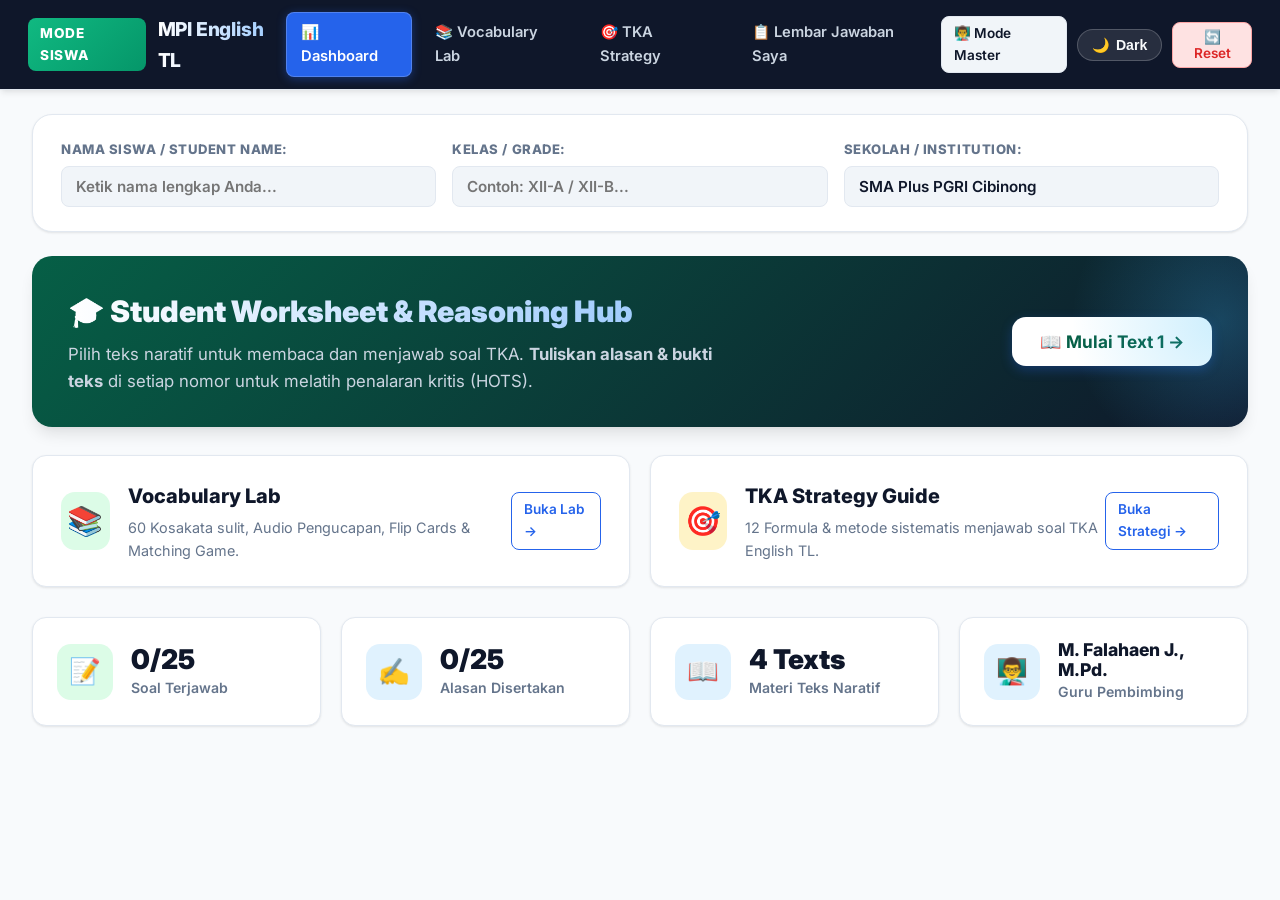
==== commit 76c77f76: "Fix all legacy text references, storage keys, DOM IDs, and update TKA TL data structure" ====
--- a/student.html
+++ b/student.html
@@ -281,7 +281,7 @@
               <div class="hub-icon-box" style="background: var(--accent-amber-light); color: var(--accent-amber);">🎯</div>
               <div>
                 <h3 style="font-size: 1.25rem; font-weight: 800; color: var(--text-main); margin-bottom: 4px;">TKA Strategy Guide</h3>
-                <p style="font-size: 0.9rem; color: var(--text-muted);">12 Formula & metode sistematis menjawab soal Narrative TKA.</p>
+                <p style="font-size: 0.9rem; color: var(--text-muted);">12 Formula & metode sistematis menjawab soal TKA English TL.</p>
               </div>
             </div>
             <span class="btn btn-outline btn-sm">Buka Strategi →</span>
@@ -398,11 +398,9 @@
 
           <!-- Text Filter -->
           <div class="vocab-filter-pills">
-            <button class="vocab-filter-pill active" data-textfilter="all" onclick="filterStudentVocab('all')">Semua Teks (60 Kata)</button>
-            <button class="vocab-filter-pill" data-textfilter="1" onclick="filterStudentVocab(1)">Text 1: Naka Cave (15)</button>
-            <button class="vocab-filter-pill" data-textfilter="2" onclick="filterStudentVocab(2)">Text 2: Miller's Daughter (15)</button>
-            <button class="vocab-filter-pill" data-textfilter="3" onclick="filterStudentVocab(3)">Text 3: Nightingale & Owl (15)</button>
-            <button class="vocab-filter-pill" data-textfilter="4" onclick="filterStudentVocab(4)">Text 4: Descent of Inanna (15)</button>
+            <button class="vocab-filter-pill active" data-textfilter="all" onclick="filterStudentVocab('all')">Semua Teks (20 Kata)</button>
+            <button class="vocab-filter-pill" data-textfilter="1" onclick="filterStudentVocab(1)">Text 1: Migration (10)</button>
+            <button class="vocab-filter-pill" data-textfilter="2" onclick="filterStudentVocab(2)">Text 2: Poetry & Emotion (10)</button>
           </div>
 
           <!-- Activity Nav -->
@@ -423,7 +421,7 @@
           <div style="background: var(--bg-card); padding: 24px 30px; border-radius: 14px; border: 1px solid var(--border-color); display: flex; justify-content: space-between; align-items: center; flex-wrap: wrap; gap: 16px;">
             <div>
               <h2 style="font-size: 1.6rem; font-weight: 900; color: var(--text-main); margin-bottom: 4px;">🎯 TKA Strategy Guide</h2>
-              <p style="font-size: 0.95rem; color: var(--text-muted);">12 Formula dan langkah sistematis dalam menjawab soal Narrative Text.</p>
+              <p style="font-size: 0.95rem; color: var(--text-muted);">12 Formula dan langkah sistematis dalam menjawab soal TKA English TL.</p>
             </div>
             <button class="btn btn-secondary btn-sm" onclick="setStudentView('dashboard')">← Kembali ke Dashboard</button>
           </div>
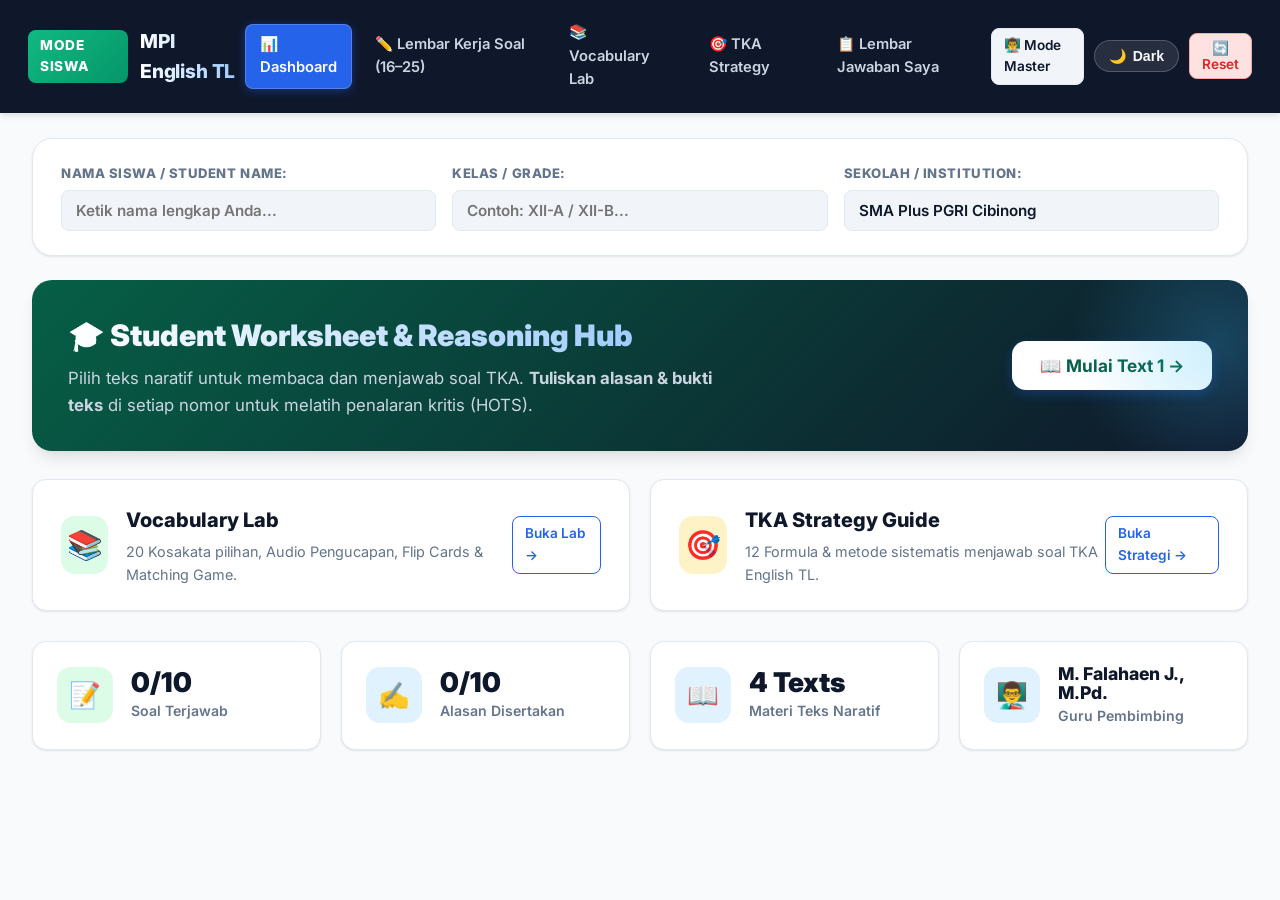
==== commit eb3d9a0c: "Thorough update: fix all hardcoded question totals to 10 questions (Soal 16-25) and 20 vocab words a" ====
--- a/student.html
+++ b/student.html
@@ -207,6 +207,7 @@
       <nav>
         <ul class="nav-links">
           <li class="nav-item active" data-view="dashboard" onclick="setStudentView('dashboard')">📊 Dashboard</li>
+          <li class="nav-item" data-view="student_workspace" onclick="openStudentWorkspace(1)">✏️ Lembar Kerja Soal (16–25)</li>
           <li class="nav-item" data-view="vocab_lab" onclick="setStudentView('vocab_lab')">📚 Vocabulary Lab</li>
           <li class="nav-item" data-view="tka_strategy" onclick="setStudentView('tka_strategy')">🎯 TKA Strategy</li>
           <li class="nav-item" data-view="worksheet_summary" onclick="setStudentView('worksheet_summary')">📋 Lembar Jawaban Saya</li>
@@ -270,7 +271,7 @@
               <div class="hub-icon-box" style="background: #dcfce7; color: #059669;">📚</div>
               <div>
                 <h3 style="font-size: 1.25rem; font-weight: 800; color: var(--text-main); margin-bottom: 4px;">Vocabulary Lab</h3>
-                <p style="font-size: 0.9rem; color: var(--text-muted);">60 Kosakata sulit, Audio Pengucapan, Flip Cards & Matching Game.</p>
+                <p style="font-size: 0.9rem; color: var(--text-muted);">20 Kosakata pilihan, Audio Pengucapan, Flip Cards & Matching Game.</p>
               </div>
             </div>
             <span class="btn btn-outline btn-sm">Buka Lab →</span>
@@ -293,14 +294,14 @@
           <div class="stat-card">
             <div class="stat-icon" style="background: #dcfce7; color: #059669;">📝</div>
             <div>
-              <div class="stat-val" id="student-stat-answered">0/25</div>
+              <div class="stat-val" id="student-stat-answered">0/10</div>
               <div class="stat-label">Soal Terjawab</div>
             </div>
           </div>
           <div class="stat-card">
             <div class="stat-icon" style="background: var(--accent-cyan-light); color: var(--academic-blue);">✍️</div>
             <div>
-              <div class="stat-val" id="student-stat-reasoned">0/25</div>
+              <div class="stat-val" id="student-stat-reasoned">0/10</div>
               <div class="stat-label">Alasan Disertakan</div>
             </div>
           </div>
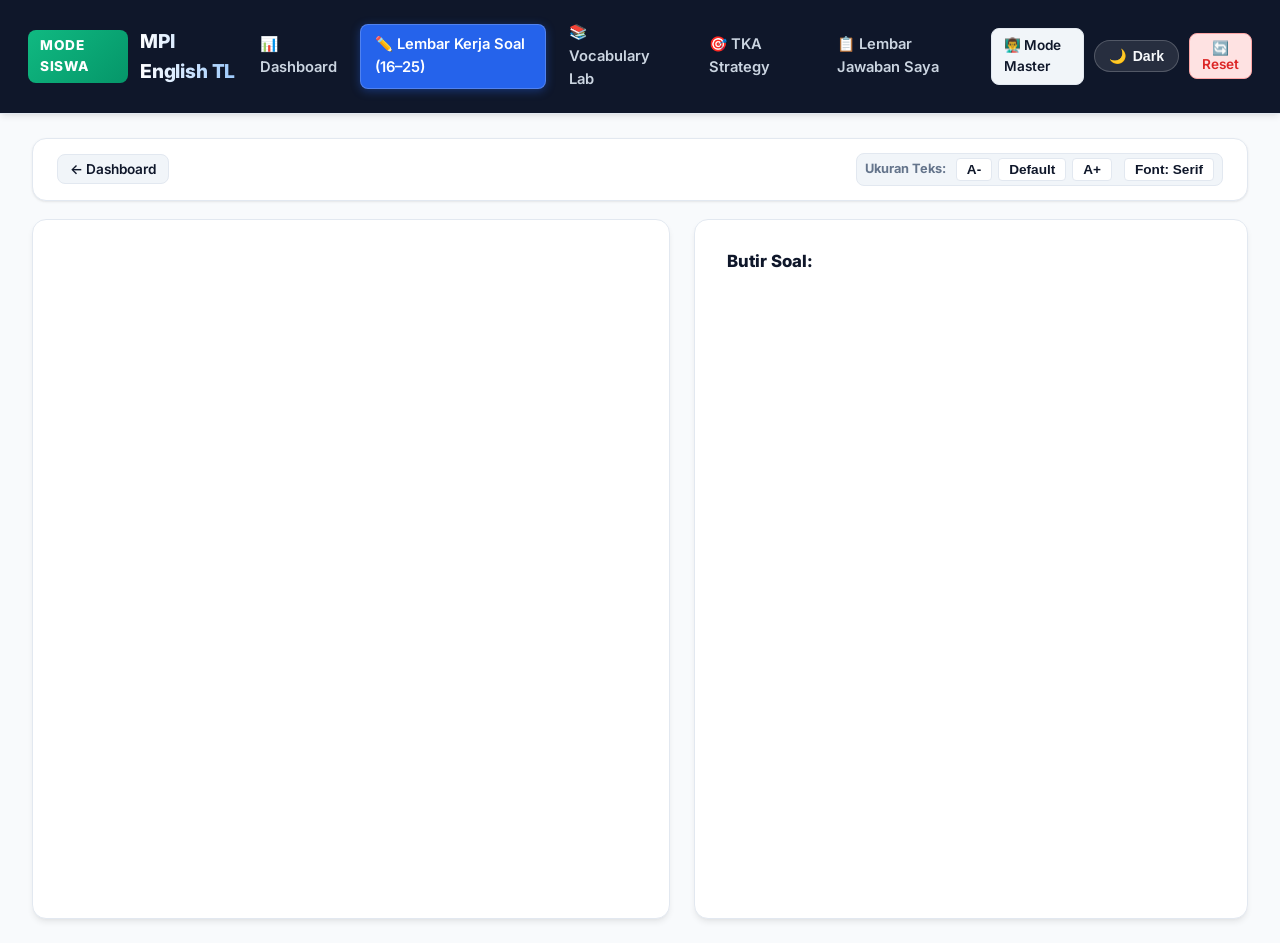
==== commit e0193ca3: "Open questions and reading workspace directly on page load" ====
--- a/student.html
+++ b/student.html
@@ -231,7 +231,7 @@
     <main class="main-view">
 
       <!-- 1. STUDENT DASHBOARD VIEW -->
-      <section id="view-dashboard" class="view-section active">
+      <section id="view-dashboard" class="view-section">
         
         <!-- Student Identity Form -->
         <div class="student-id-card">
@@ -328,7 +328,7 @@
       </section>
 
       <!-- 2. STUDENT WORKSPACE (SIDE-BY-SIDE ON DESKTOP, RESPONSIVE ON MOBILE) -->
-      <section id="view-student_workspace" class="view-section">
+      <section id="view-student_workspace" class="view-section active">
         
         <!-- Top Toolbar -->
         <div class="workspace-top-bar">
